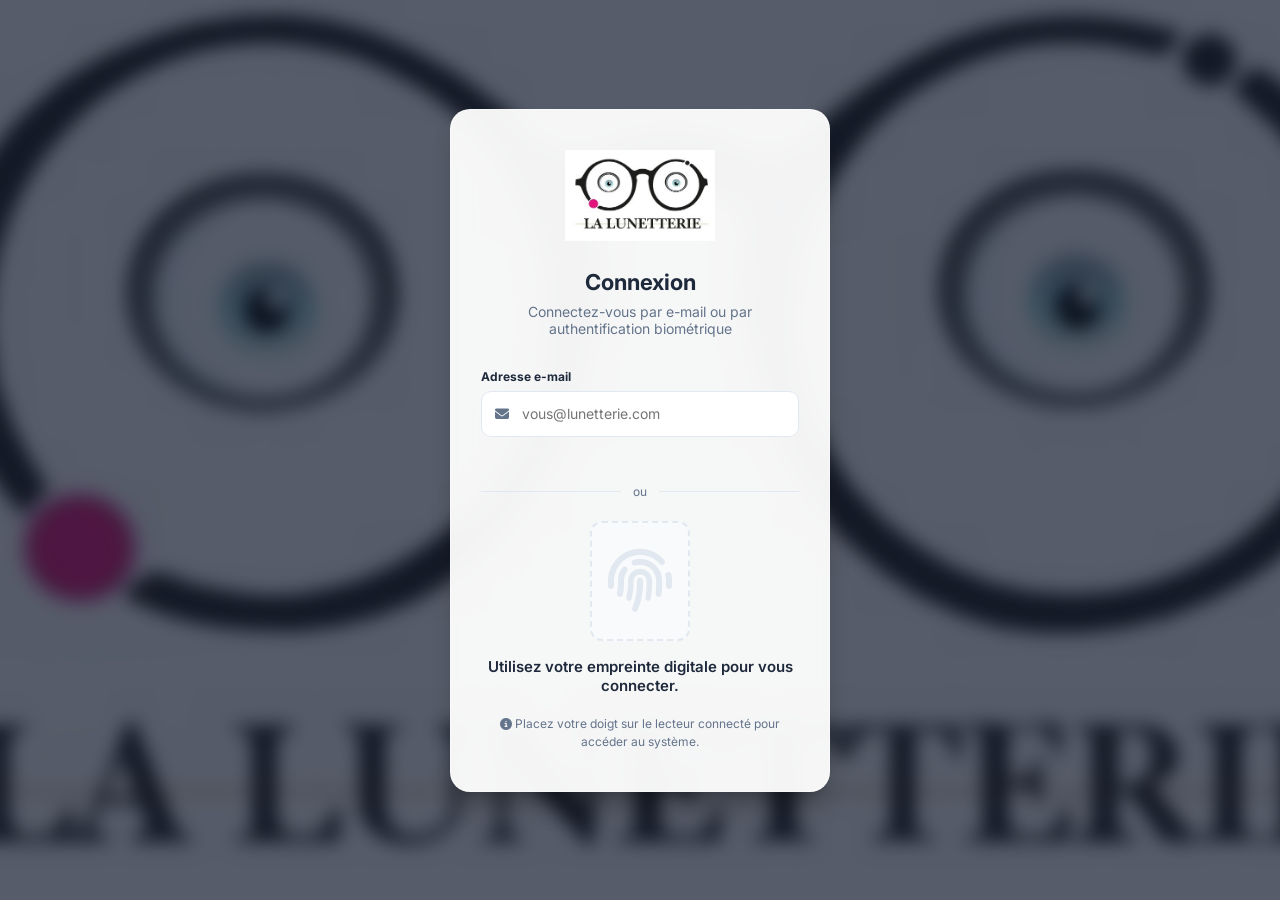
==== index.html @ b096e765 "Mise à jour" ====
<!DOCTYPE html>
<html lang="fr">
<head>
    <meta charset="UTF-8" />
    <meta name="viewport" content="width=device-width, initial-scale=1.0" />
    <title>Connexion - La Lunetterie</title>
    <!-- Font Awesome 6 Pro (simulé avec Free) -->
    <link rel="stylesheet" href="https://cdnjs.cloudflare.com/ajax/libs/font-awesome/6.5.1/css/all.min.css" />
    <!-- Google Fonts -->
    <link href="https://fonts.googleapis.com/css2?family=Inter:wght@300;400;500;600;700&display=swap" rel="stylesheet" />
    <!-- CSS de la page de connexion -->
    <link rel="stylesheet" href="login.css" />
</head>
<body>

    <!-- ARRIÈRE-PLAN AVEC FLOU (logo.jpeg) -->
    <div class="bg-wrapper">
        <div class="bg-image" id="bgImage"></div>
        <div class="bg-overlay"></div>
    </div>
    

    <!-- CONTENEUR PRINCIPAL (Perspective 3D) -->
    <div class="login-container">
        <div class="login-card" id="loginCard">
            <!-- LOGO -->
            <img src="logo.jpeg" alt="La Lunetterie" class="login-logo" />
            
            <h2>Connexion</h2>
            <p class="subtitle">Connectez-vous par e-mail ou par authentification biométrique</p>

            <!-- CONNEXION PAR E-MAIL : le mot de passe apparaît dès que
                 l'adresse est reconnue, sans étape ou bouton intermédiaire. -->
            <form class="email-login-form" id="emailLoginForm" novalidate>
                <label class="field-label" for="loginEmail">Adresse e-mail</label>
                <div class="input-wrap">
                    <i class="fas fa-envelope" aria-hidden="true"></i>
                    <input id="loginEmail" name="email" type="email" inputmode="email" autocomplete="email" placeholder="vous@lunetterie.com" required />
                </div>
                <p class="email-feedback" id="emailFeedback" aria-live="polite"></p>

                <div class="password-step" id="passwordStep" hidden>
                    <label class="field-label" for="loginPassword" id="loginPasswordLabel">Mot de passe</label>
                    <div class="input-wrap">
                        <i class="fas fa-lock" aria-hidden="true"></i>
                        <input id="loginPassword" name="password" type="password" autocomplete="current-password" placeholder="Saisissez votre mot de passe" required />
                    </div>

                    <div class="input-wrap" id="confirmPasswordWrap" hidden>
                        <i class="fas fa-lock" aria-hidden="true"></i>
                        <input id="confirmPassword" name="confirmPassword" type="password" autocomplete="new-password" placeholder="Confirmez votre mot de passe" />
                    </div>

                    <button class="email-login-btn" id="emailLoginBtn" type="submit">
                        <i class="fas fa-right-to-bracket" aria-hidden="true"></i>
                        <span id="emailLoginBtnText">Se connecter</span>
                    </button>
                </div>
            </form>

            <div class="login-separator" aria-hidden="true"><span>ou</span></div>

            <!-- ZONE DE SCAN -->
            <div class="scanner-wrapper">
                <div class="scanner-box" id="scannerBox">
                    <i class="fas fa-fingerprint scanner-icon" id="scannerIcon"></i>
                    <div class="scanner-line" id="scannerLine"></div>
                </div>
            </div>

            <!-- MESSAGES DE STATUT -->
            <div class="status-message" id="statusMessage">
                Utilisez votre empreinte digitale pour vous connecter.
            </div>
            
            <p class="help-text">
                <i class="fas fa-info-circle"></i> Placez votre doigt sur le lecteur connecté pour accéder au système.
            </p>
        </div>
    </div>

    
    <script src="login.js"></script>
</body>
</html>
---- login.css ----
:root {
    --primary: #2563eb;
    --success: #10b981;
    --danger: #ef4444;
    --gray-50: #f8fafc;
    --gray-200: #e2e8f0;
    --gray-500: #64748b;
    --gray-800: #1e293b;
    --shadow-lg: 0 20px 25px -5px rgba(0, 0, 0, 0.2), 0 10px 10px -5px rgba(0, 0, 0, 0.1);
}

* {
    margin: 0;
    padding: 0;
    box-sizing: border-box;
    font-family: 'Inter', sans-serif;
}

body {
    display: flex;
    align-items: center;
    justify-content: center;
    height: 100vh;
    overflow: hidden;
    background-color: #000;
}

/* --- ARRIÈRE-PLAN --- */
.bg-wrapper {
    position: fixed;
    top: 0;
    left: 0;
    width: 100vw;
    height: 100vh;
    z-index: -1;
    overflow: hidden;
}

.bg-image {
    position: absolute;
    top: -5%;
    left: -5%;
    width: 110%;
    height: 110%;
    /* Utilisation de logo.jpeg en fond */
    background-image: url('logo.jpeg'); 
    background-size: cover;
    background-position: center;
    filter: blur(8px);
    transition: transform 0.1s ease-out;
    transform: scale(1.1);
}

.bg-overlay {
    position: absolute;
    top: 0;
    left: 0;
    width: 100%;
    height: 100%;
    background: rgba(15, 23, 42, 0.7); /* Voile sombre plus prononcé pour faire ressortir la carte */
}

/* --- CARTE DE CONNEXION --- */
.login-container {
    width: 100%;
    max-width: 420px;
    padding: 20px;
    perspective: 1000px;
    z-index: 10;
}

.login-card {
    background: rgba(255, 255, 255, 0.95);
    backdrop-filter: blur(10px);
    padding: 40px 30px;
    border-radius: 20px;
    box-shadow: var(--shadow-lg);
    text-align: center;
    border: 1px solid rgba(255, 255, 255, 0.4);
    transform-style: preserve-3d;
    transition: transform 0.1s ease-out;
    will-change: transform;
}

.login-logo {
    width: 100%;
    max-width: 150px;
    height: auto;
    margin-bottom: 24px;
    object-fit: contain;
    transform: translateZ(30px);
}

h2 {
    color: var(--gray-800);
    font-size: 22px;
    font-weight: 700;
    margin-bottom: 8px;
    transform: translateZ(20px);
}

.subtitle {
    color: var(--gray-500);
    font-size: 14px;
    margin-bottom: 32px;
    transform: translateZ(15px);
}

/* --- CONNEXION PAR E-MAIL --- */
.email-login-form {
    text-align: left;
    transform: translateZ(25px);
}

.field-label {
    display: block;
    margin-bottom: 7px;
    color: var(--gray-800);
    font-size: 12px;
    font-weight: 700;
}

.input-wrap {
    position: relative;
}

.input-wrap i {
    position: absolute;
    top: 50%;
    left: 14px;
    color: var(--gray-500);
    font-size: 14px;
    pointer-events: none;
    transform: translateY(-50%);
}

.input-wrap input {
    width: 100%;
    min-height: 46px;
    padding: 12px 14px 12px 40px;
    color: var(--gray-800);
    background: #fff;
    border: 1px solid var(--gray-200);
    border-radius: 10px;
    outline: none;
    font-size: 14px;
    transition: border-color .2s ease, box-shadow .2s ease;
}

.input-wrap input:focus {
    border-color: var(--primary);
    box-shadow: 0 0 0 3px rgba(37, 99, 235, .12);
}

.email-feedback {
    min-height: 19px;
    margin: 6px 2px 0;
    color: var(--gray-500);
    font-size: 12px;
}

.email-feedback.success { color: var(--success); }
.email-feedback.error { color: var(--danger); }

.password-step {
    margin-top: 10px;
}

.email-login-btn {
    display: flex;
    width: 100%;
    min-height: 46px;
    align-items: center;
    justify-content: center;
    gap: 9px;
    margin-top: 14px;
    color: #fff;
    background: var(--primary);
    border: none;
    border-radius: 10px;
    cursor: pointer;
    font-size: 14px;
    font-weight: 700;
    transition: background .2s ease, transform .2s ease;
}

.email-login-btn:hover { background: #1d4ed8; transform: translateY(-1px); }
.email-login-btn:disabled { cursor: wait; opacity: .7; transform: none; }

.login-separator {
    display: flex;
    align-items: center;
    gap: 12px;
    margin: 22px 0;
    color: var(--gray-500);
    font-size: 12px;
    transform: translateZ(20px);
}

.login-separator::before,
.login-separator::after {
    width: 100%;
    height: 1px;
    background: var(--gray-200);
    content: '';
}

/* --- ZONE DE SCANNER --- */
.scanner-wrapper {
    display: flex;
    justify-content: center;
    margin-bottom: 16px;
    transform: translateZ(40px);
}

.scanner-box {
    position: relative;
    width: 100px;
    height: 120px;
    display: flex;
    align-items: center;
    justify-content: center;
    border-radius: 12px;
    background: var(--gray-50);
    border: 2px dashed var(--gray-200);
    cursor: pointer;
    overflow: hidden;
    transition: all 0.3s ease;
}

.scanner-box:hover {
    border-color: var(--primary);
    background: #eff6ff;
    box-shadow: 0 0 15px rgba(37, 99, 235, 0.2);
}

.scanner-icon {
    font-size: 64px;
    color: var(--gray-200);
    transition: color 0.3s ease;
}

.scanner-line {
    position: absolute;
    top: 0;
    left: 0;
    width: 100%;
    height: 4px;
    background: var(--primary);
    box-shadow: 0 0 10px var(--primary);
    opacity: 0;
    display: none;
}

.scanner-box.scanning {
    border-color: var(--primary);
    border-style: solid;
}
.scanner-box.scanning .scanner-icon { color: var(--primary); }
.scanner-box.scanning .scanner-line {
    display: block;
    opacity: 1;
    animation: scanAnimation 1.5s infinite linear;
}

.scanner-box.success {
    border-color: var(--success);
    border-style: solid;
    background: #ecfdf5;
}
.scanner-box.success .scanner-icon { color: var(--success); }

@keyframes scanAnimation {
    0% { top: 0; }
    50% { top: 100%; }
    100% { top: 0; }
}

/* --- STATUTS --- */
.status-message {
    font-size: 15px;
    font-weight: 600;
    color: var(--gray-800);
    margin-bottom: 20px;
    min-height: 24px;
    transform: translateZ(10px);
}
.status-message.success { color: var(--success); }
.status-message.error { color: var(--danger); }

.help-text {
    font-size: 12px;
    color: var(--gray-500);
    line-height: 1.5;
    transform: translateZ(5px);
}

@media (max-height: 760px) {
    body { height: auto; min-height: 100vh; overflow-y: auto; padding: 18px 0; }
    .login-card { padding: 26px 30px; }
    .login-logo { max-width: 115px; margin-bottom: 14px; }
    .subtitle { margin-bottom: 18px; }
    .login-separator { margin: 16px 0; }
    .scanner-wrapper { margin-bottom: 10px; }
    .scanner-box { width: 82px; height: 90px; }
    .scanner-icon { font-size: 50px; }
}
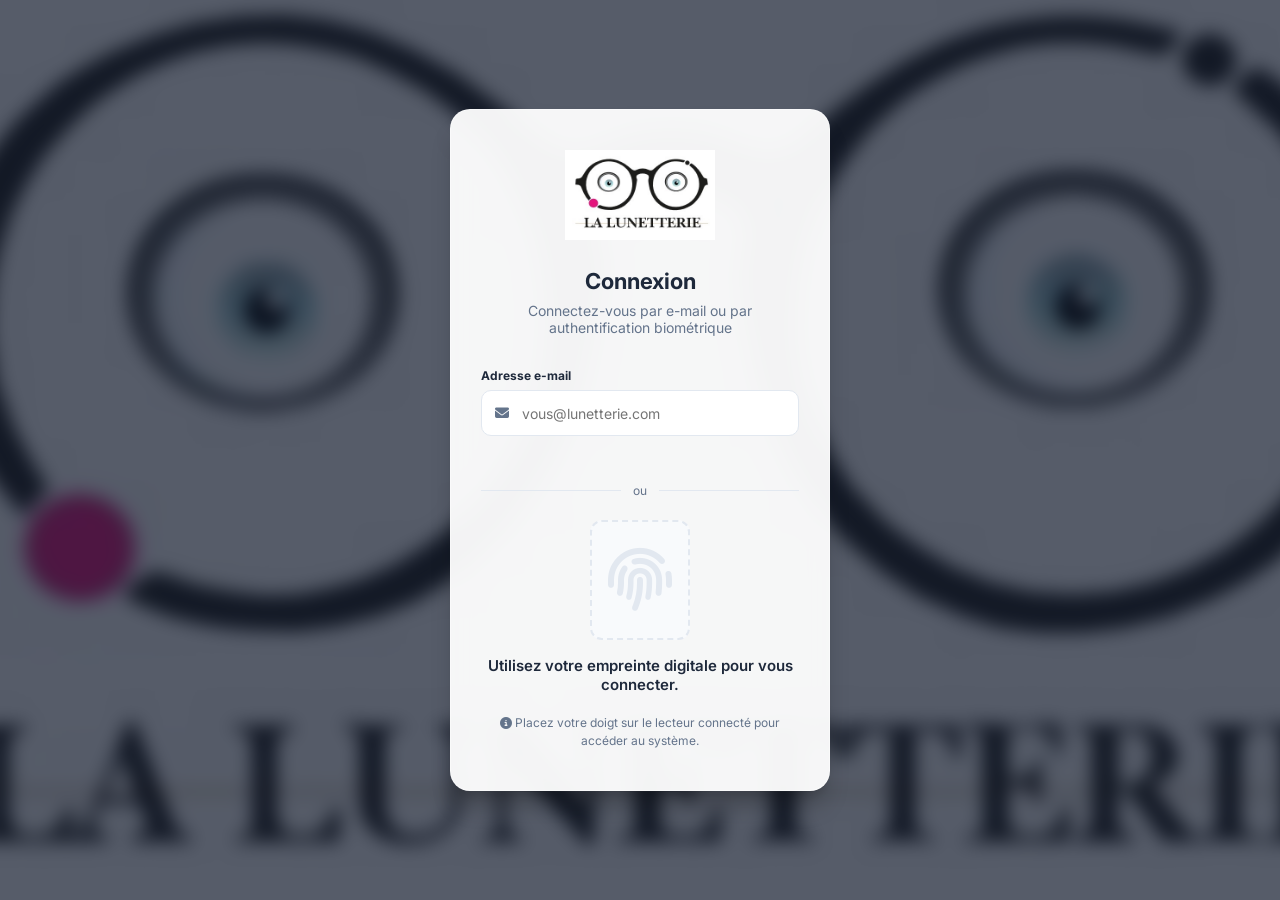
==== commit 2cd6cfe1: "Mise à jour" ====
--- a/index.html
+++ b/index.html
@@ -20,7 +20,7 @@
     </div>
     
 
-    <!-- CONTENEUR PRINCIPAL (Perspective 3D) -->
+    <!-- CONTENEUR PRINCIPAL -->
     <div class="login-container">
         <div class="login-card" id="loginCard">
             <!-- LOGO -->
@@ -41,14 +41,20 @@
 
                 <div class="password-step" id="passwordStep" hidden>
                     <label class="field-label" for="loginPassword" id="loginPasswordLabel">Mot de passe</label>
-                    <div class="input-wrap">
+                    <div class="input-wrap has-toggle">
                         <i class="fas fa-lock" aria-hidden="true"></i>
                         <input id="loginPassword" name="password" type="password" autocomplete="current-password" placeholder="Saisissez votre mot de passe" required />
+                        <button type="button" class="toggle-password" id="toggleLoginPassword" tabindex="-1" aria-label="Afficher le mot de passe">
+                            <i class="fas fa-eye" aria-hidden="true"></i>
+                        </button>
                     </div>
 
-                    <div class="input-wrap" id="confirmPasswordWrap" hidden>
+                    <div class="input-wrap has-toggle" id="confirmPasswordWrap" hidden>
                         <i class="fas fa-lock" aria-hidden="true"></i>
                         <input id="confirmPassword" name="confirmPassword" type="password" autocomplete="new-password" placeholder="Confirmez votre mot de passe" />
+                        <button type="button" class="toggle-password" id="toggleConfirmPassword" tabindex="-1" aria-label="Afficher le mot de passe">
+                            <i class="fas fa-eye" aria-hidden="true"></i>
+                        </button>
                     </div>
 
                     <button class="email-login-btn" id="emailLoginBtn" type="submit">
@@ -80,6 +86,7 @@
     </div>
 
     
+    <script src="ui-slider.js"></script>
     <script src="login.js"></script>
 </body>
 </html>
--- a/login.css
+++ b/login.css
@@ -43,11 +43,10 @@
     width: 110%;
     height: 110%;
     /* Utilisation de logo.jpeg en fond */
-    background-image: url('logo.jpeg'); 
+    background-image: url('logo.jpeg');
     background-size: cover;
     background-position: center;
     filter: blur(8px);
-    transition: transform 0.1s ease-out;
     transform: scale(1.1);
 }
 
@@ -65,7 +64,6 @@
     width: 100%;
     max-width: 420px;
     padding: 20px;
-    perspective: 1000px;
     z-index: 10;
 }
 
@@ -77,9 +75,12 @@
     box-shadow: var(--shadow-lg);
     text-align: center;
     border: 1px solid rgba(255, 255, 255, 0.4);
-    transform-style: preserve-3d;
-    transition: transform 0.1s ease-out;
-    will-change: transform;
+    animation: apparitionCarte .6s cubic-bezier(.16,1,.3,1);
+}
+
+@keyframes apparitionCarte {
+    from { opacity: 0; transform: translateY(14px); }
+    to { opacity: 1; transform: translateY(0); }
 }
 
 .login-logo {
@@ -88,7 +89,6 @@
     height: auto;
     margin-bottom: 24px;
     object-fit: contain;
-    transform: translateZ(30px);
 }
 
 h2 {
@@ -96,20 +96,17 @@
     font-size: 22px;
     font-weight: 700;
     margin-bottom: 8px;
-    transform: translateZ(20px);
 }
 
 .subtitle {
     color: var(--gray-500);
     font-size: 14px;
     margin-bottom: 32px;
-    transform: translateZ(15px);
 }
 
 /* --- CONNEXION PAR E-MAIL --- */
 .email-login-form {
     text-align: left;
-    transform: translateZ(25px);
 }
 
 .field-label {
@@ -152,6 +149,34 @@
     box-shadow: 0 0 0 3px rgba(37, 99, 235, .12);
 }
 
+.input-wrap.has-toggle input {
+    padding-right: 40px;
+}
+
+.toggle-password {
+    position: absolute;
+    top: 50%;
+    right: 6px;
+    transform: translateY(-50%);
+    display: flex;
+    align-items: center;
+    justify-content: center;
+    width: 30px;
+    height: 30px;
+    border: none;
+    background: none;
+    color: var(--gray-500);
+    font-size: 14px;
+    cursor: pointer;
+    border-radius: 6px;
+    transition: color .2s ease, background .2s ease;
+}
+
+.toggle-password:hover {
+    color: var(--gray-800);
+    background: var(--gray-200);
+}
+
 .email-feedback {
     min-height: 19px;
     margin: 6px 2px 0;
@@ -175,17 +200,31 @@
     gap: 9px;
     margin-top: 14px;
     color: #fff;
-    background: var(--primary);
+    background: linear-gradient(135deg, var(--primary) 0%, #1d4ed8 100%);
     border: none;
     border-radius: 10px;
     cursor: pointer;
     font-size: 14px;
     font-weight: 700;
-    transition: background .2s ease, transform .2s ease;
-}
-
-.email-login-btn:hover { background: #1d4ed8; transform: translateY(-1px); }
-.email-login-btn:disabled { cursor: wait; opacity: .7; transform: none; }
+    box-shadow: 0 6px 18px -6px rgba(37, 99, 235, .55);
+    transition: background .2s ease, transform .2s ease, box-shadow .2s ease, filter .2s ease;
+    position: relative;
+    overflow: hidden;
+}
+
+.email-login-btn::after {
+    content: '';
+    position: absolute;
+    inset: 0;
+    background: linear-gradient(115deg, transparent 30%, rgba(255, 255, 255, .35) 48%, transparent 66%);
+    transform: translateX(-120%);
+    transition: transform .5s ease;
+}
+.email-login-btn:hover::after { transform: translateX(120%); }
+
+.email-login-btn:hover { transform: translateY(-2px); box-shadow: 0 12px 26px -6px rgba(37, 99, 235, .6); filter: brightness(1.04); }
+.email-login-btn:active { transform: translateY(0) scale(.98); }
+.email-login-btn:disabled { cursor: wait; opacity: .7; transform: none; box-shadow: none; }
 
 .login-separator {
     display: flex;
@@ -194,7 +233,6 @@
     margin: 22px 0;
     color: var(--gray-500);
     font-size: 12px;
-    transform: translateZ(20px);
 }
 
 .login-separator::before,
@@ -210,7 +248,6 @@
     display: flex;
     justify-content: center;
     margin-bottom: 16px;
-    transform: translateZ(40px);
 }
 
 .scanner-box {
@@ -283,7 +320,6 @@
     color: var(--gray-800);
     margin-bottom: 20px;
     min-height: 24px;
-    transform: translateZ(10px);
 }
 .status-message.success { color: var(--success); }
 .status-message.error { color: var(--danger); }
@@ -292,7 +328,6 @@
     font-size: 12px;
     color: var(--gray-500);
     line-height: 1.5;
-    transform: translateZ(5px);
 }
 
 @media (max-height: 760px) {
